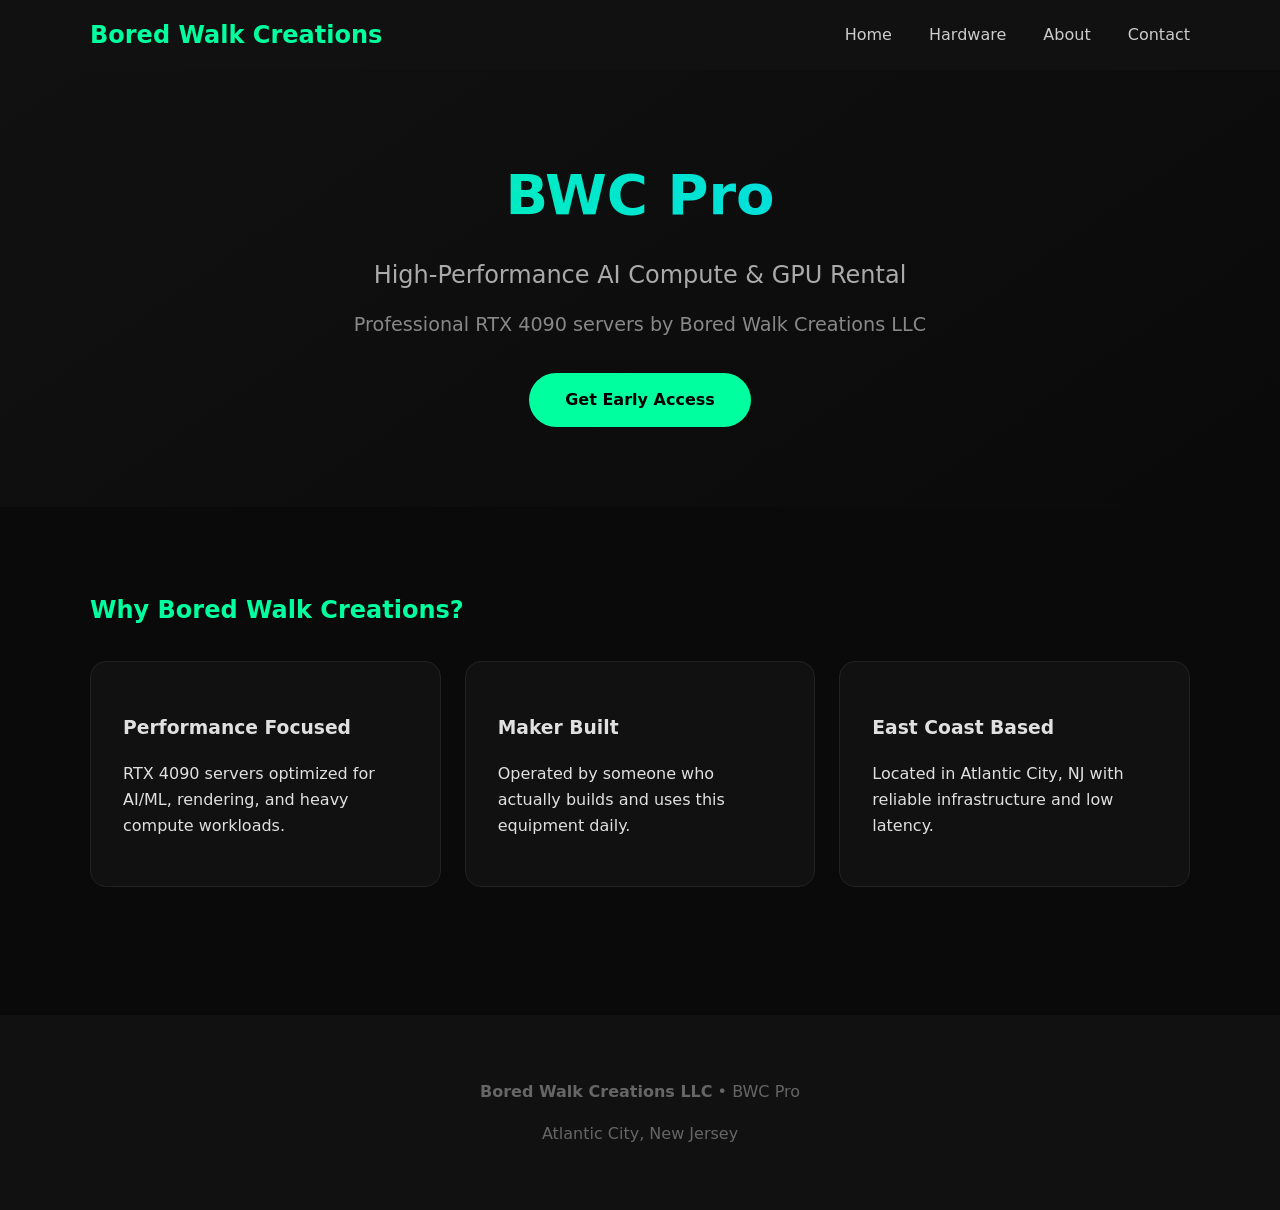
==== index.html @ a31a8cef "Convert to multi-page professional site (Home, Hardware, About, Contact + shared CSS)" ====
<!DOCTYPE html>
<html lang="en">
<head>
    <meta charset="UTF-8">
    <meta name="viewport" content="width=device-width, initial-scale=1.0">
    <title>Bored Walk Creations | BWC Pro</title>
    <link rel="stylesheet" href="css/style.css">
</head>
<body>
    <nav>
        <div class="nav-container">
            <a href="index.html" class="logo">Bored Walk Creations</a>
            <div class="nav-links">
                <a href="index.html">Home</a>
                <a href="hardware.html">Hardware</a>
                <a href="about.html">About</a>
                <a href="contact.html">Contact</a>
            </div>
        </div>
    </nav>

    <header class="hero">
        <div class="container">
            <h1>BWC Pro</h1>
            <p class="tagline">High-Performance AI Compute &amp; GPU Rental</p>
            <p class="subtitle">Professional RTX 4090 servers by Bored Walk Creations LLC</p>
            <a href="contact.html" class="btn btn-primary">Get Early Access</a>
        </div>
    </header>

    <section class="section">
        <div class="container">
            <h2>Why Bored Walk Creations?</h2>
            <div class="grid">
                <div class="card">
                    <h3>Performance Focused</h3>
                    <p>RTX 4090 servers optimized for AI/ML, rendering, and heavy compute workloads.</p>
                </div>
                <div class="card">
                    <h3>Maker Built</h3>
                    <p>Operated by someone who actually builds and uses this equipment daily.</p>
                </div>
                <div class="card">
                    <h3>East Coast Based</h3>
                    <p>Located in Atlantic City, NJ with reliable infrastructure and low latency.</p>
                </div>
            </div>
        </div>
    </section>

    <footer>
        <div class="container">
            <p><strong>Bored Walk Creations LLC</strong> • BWC Pro</p>
            <p>Atlantic City, New Jersey</p>
        </div>
    </footer>
</body>
</html>
---- css/style.css ----
/* Bored Walk Creations - Professional Dark Theme */
:root {
    --accent: #00ff9f;
    --dark: #0a0a0a;
    --card: #111111;
}

body {
    margin: 0;
    padding: 0;
    font-family: 'Segoe UI', system-ui, -apple-system, sans-serif;
    background: var(--dark);
    color: #e0e0e0;
    line-height: 1.6;
}

.container {
    max-width: 1100px;
    margin: 0 auto;
    padding: 0 1.5rem;
}

/* Navigation */
nav {
    background: #111;
    padding: 1rem 0;
    position: sticky;
    top: 0;
    z-index: 100;
}

.nav-container {
    max-width: 1100px;
    margin: 0 auto;
    padding: 0 1.5rem;
    display: flex;
    justify-content: space-between;
    align-items: center;
}

.logo {
    font-size: 1.5rem;
    font-weight: 700;
    color: var(--accent);
    text-decoration: none;
}

.nav-links a {
    color: #ccc;
    text-decoration: none;
    margin-left: 2rem;
    font-weight: 500;
}

.nav-links a:hover,
.nav-links a.active {
    color: var(--accent);
}

/* Hero */
.hero {
    text-align: center;
    padding: 5rem 0;
    background: linear-gradient(145deg, #111, #0a0a0a);
}

.hero h1 {
    font-size: 3.5rem;
    margin: 0 0 1rem;
    background: linear-gradient(90deg, var(--accent), #00ccff);
    -webkit-background-clip: text;
    -webkit-text-fill-color: transparent;
}

.tagline {
    font-size: 1.5rem;
    color: #aaa;
    margin: 0;
}

.subtitle {
    font-size: 1.2rem;
    color: #888;
    margin: 1rem 0 2rem;
}

/* Buttons */
.btn {
    display: inline-block;
    padding: 14px 36px;
    border-radius: 50px;
    font-weight: 700;
    text-decoration: none;
    transition: all 0.2s ease;
}

.btn-primary {
    background: var(--accent);
    color: #000;
}

.btn-primary:hover {
    transform: translateY(-2px);
    box-shadow: 0 10px 25px rgba(0, 255, 159, 0.3);
}

/* Sections & Cards */
.section {
    padding: 4rem 0;
}

h2 {
    color: var(--accent);
}

.grid {
    display: grid;
    grid-template-columns: repeat(auto-fit, minmax(280px, 1fr));
    gap: 1.5rem;
    margin-top: 2rem;
}

.card {
    background: var(--card);
    padding: 2rem;
    border-radius: 16px;
    border: 1px solid #222;
}

/* Footer */
footer {
    background: #111;
    padding: 3rem 0;
    text-align: center;
    color: #666;
    margin-top: 4rem;
}

.lead {
    font-size: 1.2rem;
    color: #ccc;
}
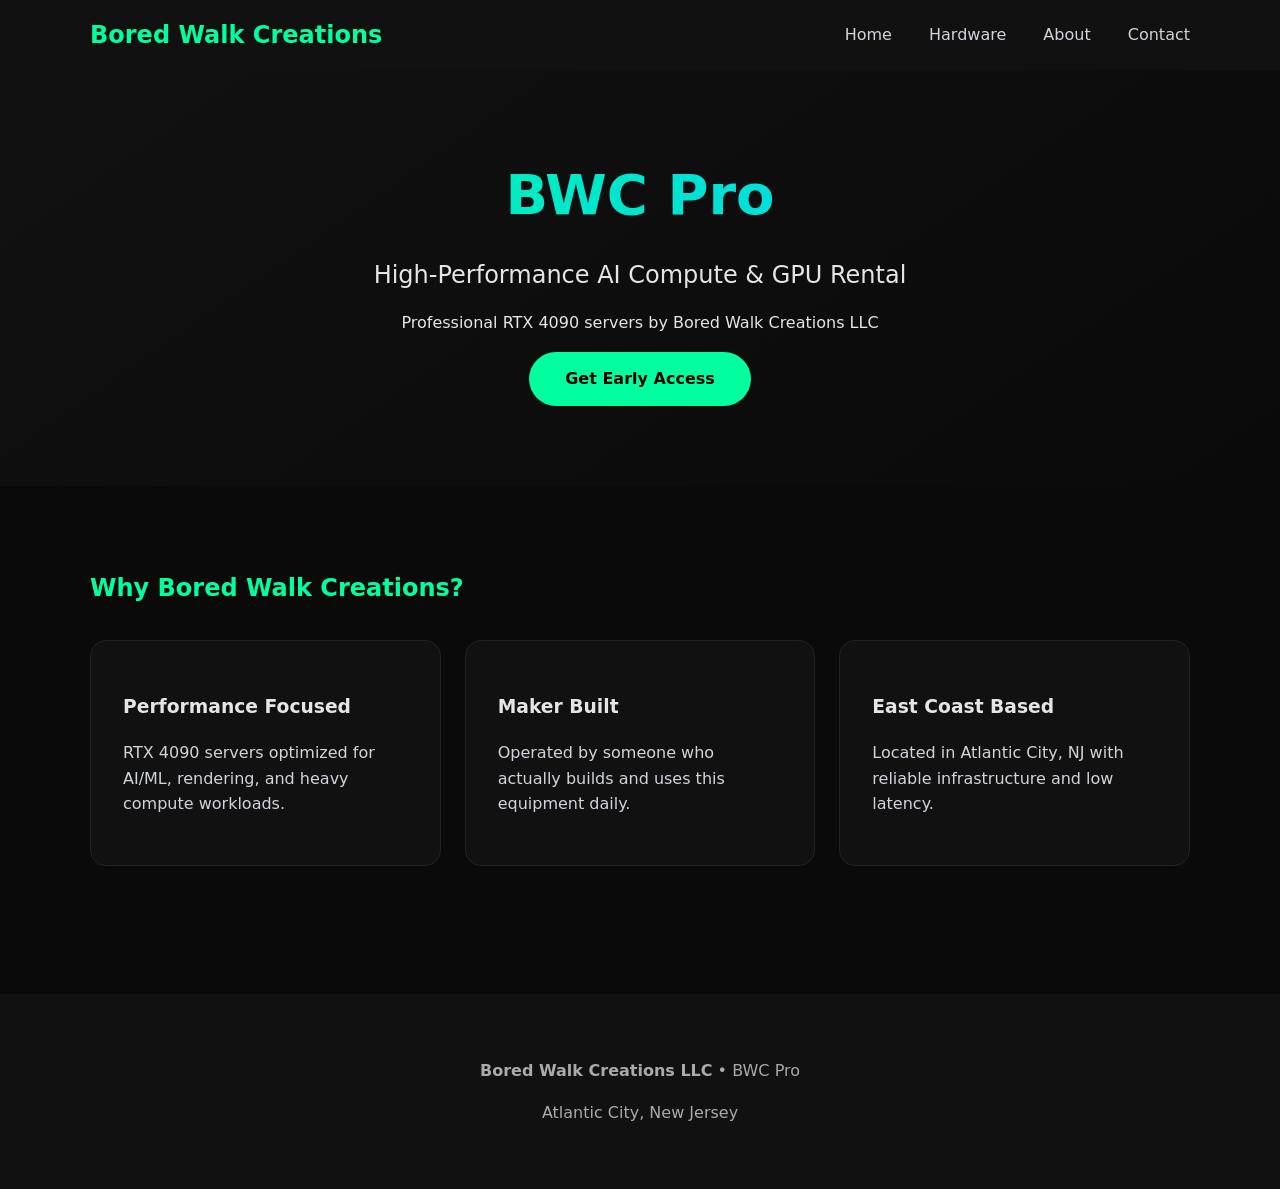
==== commit 8fe3f3b4: "Add fun easter egg - hidden admin.html that rickrolls" ====
--- a/index.html
+++ b/index.html
@@ -4,7 +4,9 @@
     <meta charset="UTF-8">
     <meta name="viewport" content="width=device-width, initial-scale=1.0">
     <title>Bored Walk Creations | BWC Pro</title>
+    <link rel="icon" href="/favicon.svg" type="image/svg+xml">
     <link rel="stylesheet" href="css/style.css">
+    <!-- TODO: Remove or protect admin panel before public launch -->
 </head>
 <body>
     <nav>
--- a/css/style.css
+++ b/css/style.css
@@ -10,7 +10,7 @@
     padding: 0;
     font-family: 'Segoe UI', system-ui, -apple-system, sans-serif;
     background: var(--dark);
-    color: #e0e0e0;
+    color: #e5e5e5;
     line-height: 1.6;
 }
 
@@ -46,7 +46,7 @@
 }
 
 .nav-links a {
-    color: #ccc;
+    color: #d1d5db;
     text-decoration: none;
     margin-left: 2rem;
     font-weight: 500;
@@ -74,14 +74,8 @@
 
 .tagline {
     font-size: 1.5rem;
-    color: #aaa;
+    color: #e5e5e5;
     margin: 0;
-}
-
-.subtitle {
-    font-size: 1.2rem;
-    color: #888;
-    margin: 1rem 0 2rem;
 }
 
 /* Buttons */
@@ -127,16 +121,15 @@
     border: 1px solid #222;
 }
 
+.card p {
+    color: #d1d5db;
+}
+
 /* Footer */
 footer {
     background: #111;
     padding: 3rem 0;
     text-align: center;
-    color: #666;
+    color: #aaa;
     margin-top: 4rem;
-}
-
-.lead {
-    font-size: 1.2rem;
-    color: #ccc;
 }
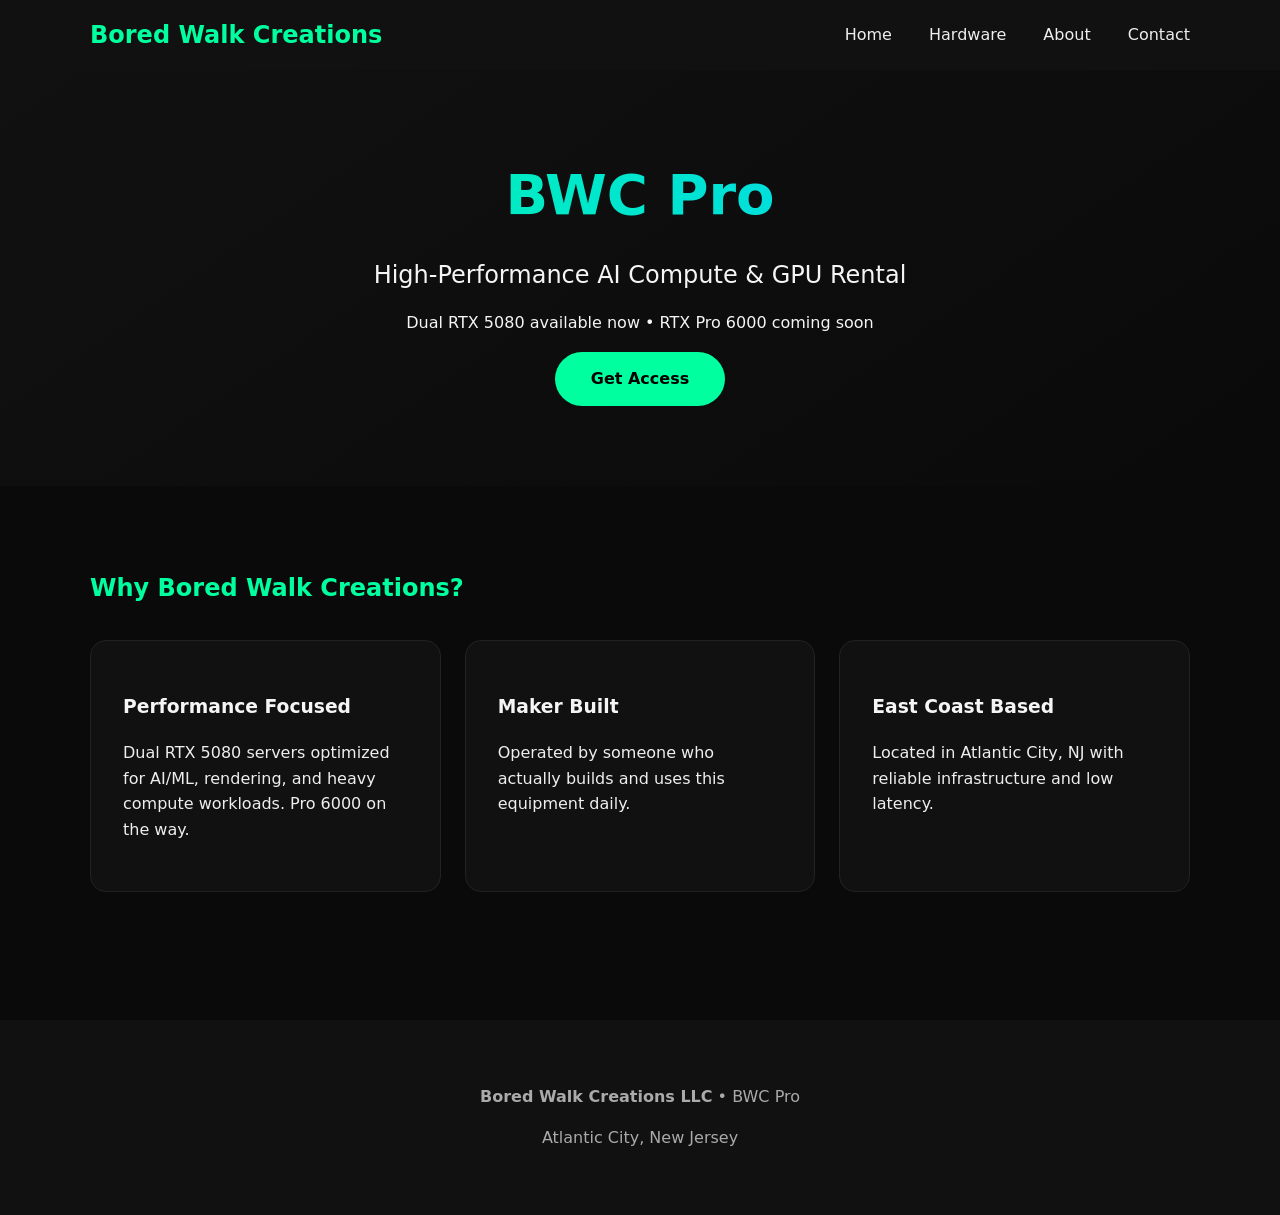
==== commit 79ea6994: "Update hardware: Dual RTX 5080 available now + RTX Pro 6000 coming soon" ====
--- a/index.html
+++ b/index.html
@@ -25,8 +25,8 @@
         <div class="container">
             <h1>BWC Pro</h1>
             <p class="tagline">High-Performance AI Compute &amp; GPU Rental</p>
-            <p class="subtitle">Professional RTX 4090 servers by Bored Walk Creations LLC</p>
-            <a href="contact.html" class="btn btn-primary">Get Early Access</a>
+            <p class="subtitle">Dual RTX 5080 available now • RTX Pro 6000 coming soon</p>
+            <a href="contact.html" class="btn btn-primary">Get Access</a>
         </div>
     </header>
 
@@ -36,7 +36,7 @@
             <div class="grid">
                 <div class="card">
                     <h3>Performance Focused</h3>
-                    <p>RTX 4090 servers optimized for AI/ML, rendering, and heavy compute workloads.</p>
+                    <p>Dual RTX 5080 servers optimized for AI/ML, rendering, and heavy compute workloads. Pro 6000 on the way.</p>
                 </div>
                 <div class="card">
                     <h3>Maker Built</h3>
--- a/css/style.css
+++ b/css/style.css
@@ -10,7 +10,7 @@
     padding: 0;
     font-family: 'Segoe UI', system-ui, -apple-system, sans-serif;
     background: var(--dark);
-    color: #e5e5e5;
+    color: #f5f5f5;
     line-height: 1.6;
 }
 
@@ -46,7 +46,7 @@
 }
 
 .nav-links a {
-    color: #d1d5db;
+    color: #eeeeee;
     text-decoration: none;
     margin-left: 2rem;
     font-weight: 500;
@@ -74,7 +74,7 @@
 
 .tagline {
     font-size: 1.5rem;
-    color: #e5e5e5;
+    color: #f5f5f5;
     margin: 0;
 }
 
@@ -122,7 +122,7 @@
 }
 
 .card p {
-    color: #d1d5db;
+    color: #eeeeee;
 }
 
 /* Footer */
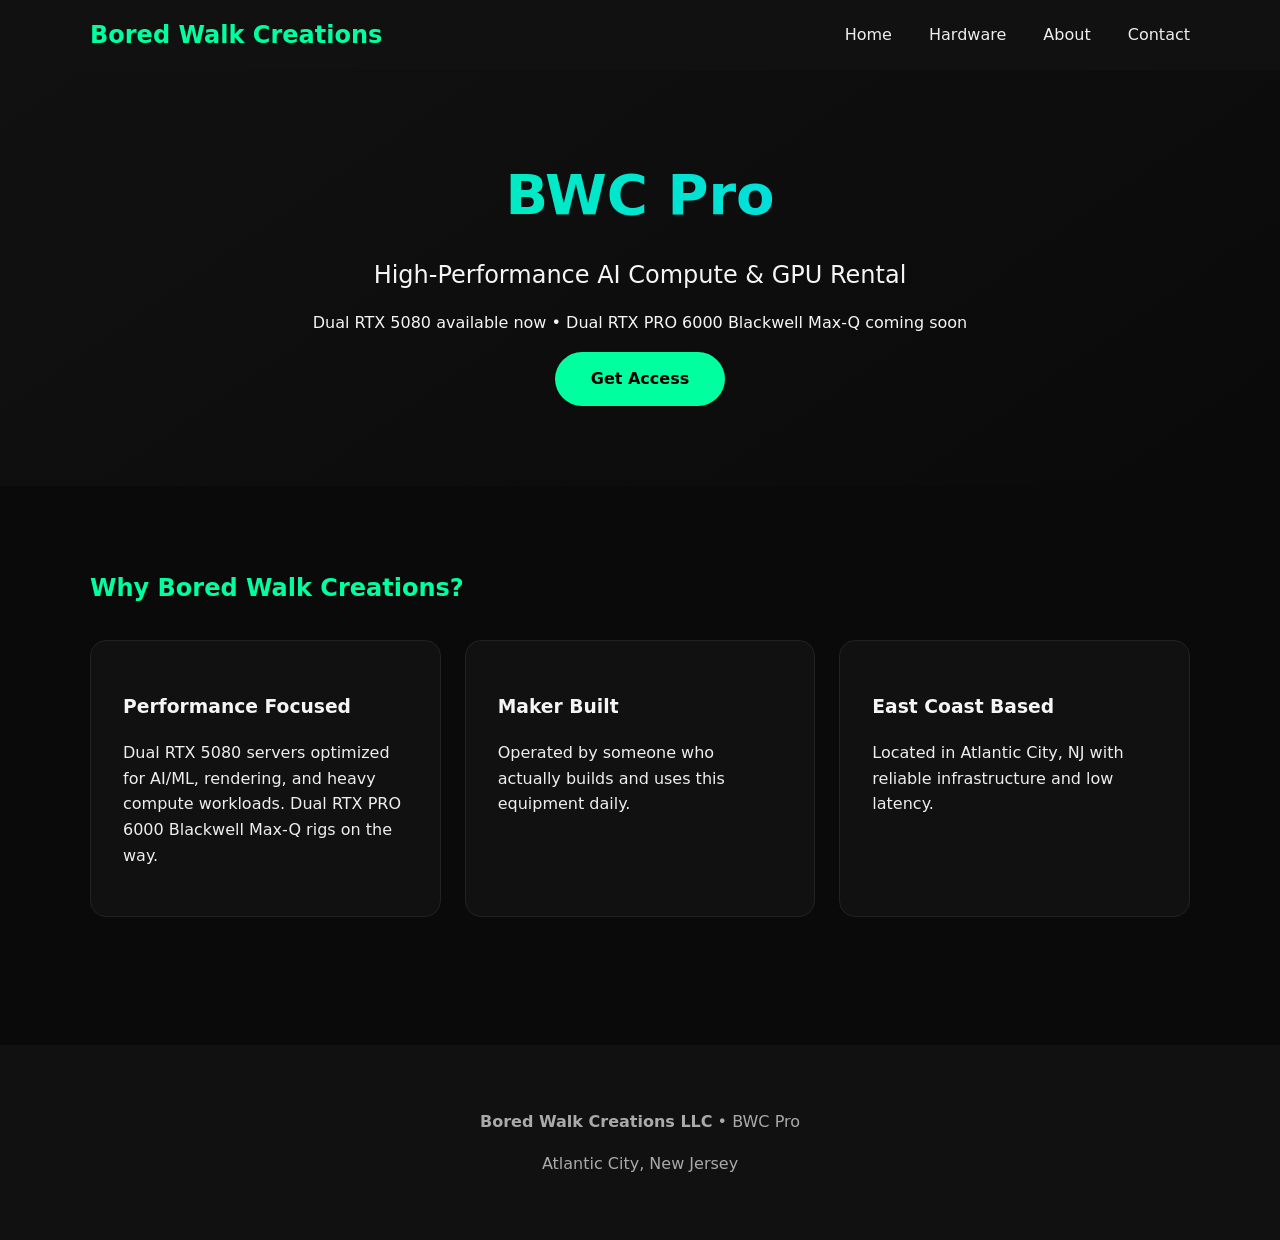
==== commit 699d4e17: "Advertise dual RTX PRO 6000 Blackwell Max-Q rigs in coming soon" ====
--- a/index.html
+++ b/index.html
@@ -25,7 +25,7 @@
         <div class="container">
             <h1>BWC Pro</h1>
             <p class="tagline">High-Performance AI Compute &amp; GPU Rental</p>
-            <p class="subtitle">Dual RTX 5080 available now • RTX Pro 6000 coming soon</p>
+            <p class="subtitle">Dual RTX 5080 available now • Dual RTX PRO 6000 Blackwell Max-Q coming soon</p>
             <a href="contact.html" class="btn btn-primary">Get Access</a>
         </div>
     </header>
@@ -36,7 +36,7 @@
             <div class="grid">
                 <div class="card">
                     <h3>Performance Focused</h3>
-                    <p>Dual RTX 5080 servers optimized for AI/ML, rendering, and heavy compute workloads. Pro 6000 on the way.</p>
+                    <p>Dual RTX 5080 servers optimized for AI/ML, rendering, and heavy compute workloads. Dual RTX PRO 6000 Blackwell Max-Q rigs on the way.</p>
                 </div>
                 <div class="card">
                     <h3>Maker Built</h3>
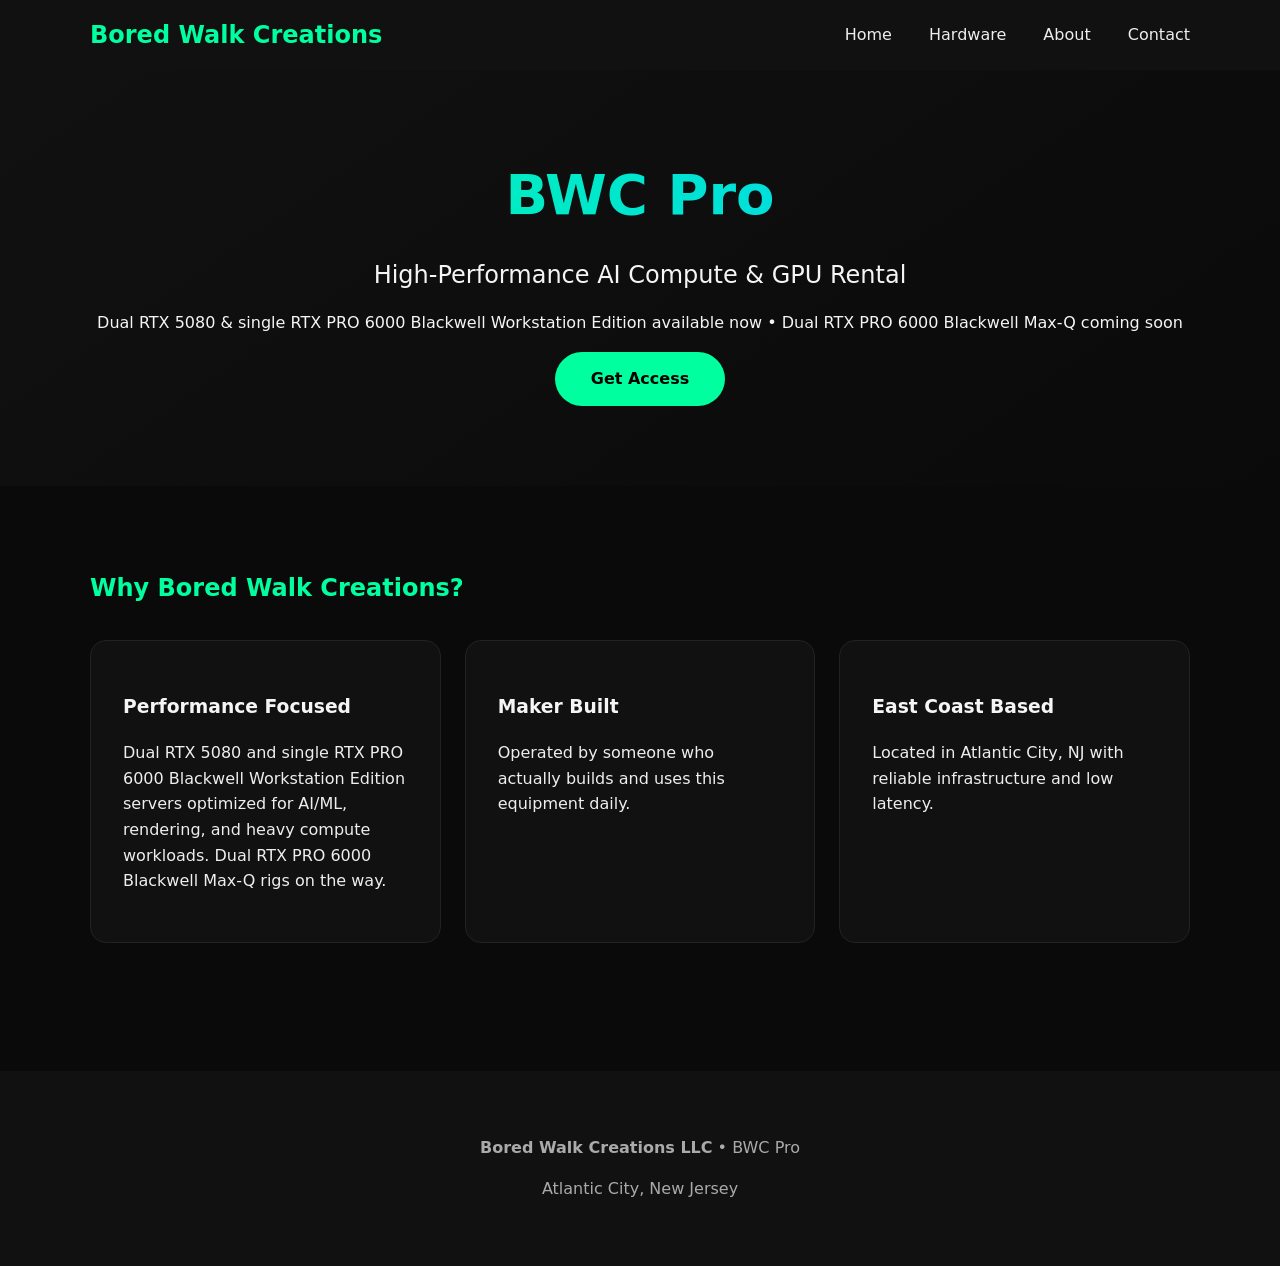
==== commit b3c233b9: "Add single RTX PRO 6000 Blackwell Workstation Edition as available now" ====
--- a/index.html
+++ b/index.html
@@ -25,7 +25,7 @@
         <div class="container">
             <h1>BWC Pro</h1>
             <p class="tagline">High-Performance AI Compute &amp; GPU Rental</p>
-            <p class="subtitle">Dual RTX 5080 available now • Dual RTX PRO 6000 Blackwell Max-Q coming soon</p>
+            <p class="subtitle">Dual RTX 5080 &amp; single RTX PRO 6000 Blackwell Workstation Edition available now • Dual RTX PRO 6000 Blackwell Max-Q coming soon</p>
             <a href="contact.html" class="btn btn-primary">Get Access</a>
         </div>
     </header>
@@ -36,7 +36,7 @@
             <div class="grid">
                 <div class="card">
                     <h3>Performance Focused</h3>
-                    <p>Dual RTX 5080 servers optimized for AI/ML, rendering, and heavy compute workloads. Dual RTX PRO 6000 Blackwell Max-Q rigs on the way.</p>
+                    <p>Dual RTX 5080 and single RTX PRO 6000 Blackwell Workstation Edition servers optimized for AI/ML, rendering, and heavy compute workloads. Dual RTX PRO 6000 Blackwell Max-Q rigs on the way.</p>
                 </div>
                 <div class="card">
                     <h3>Maker Built</h3>
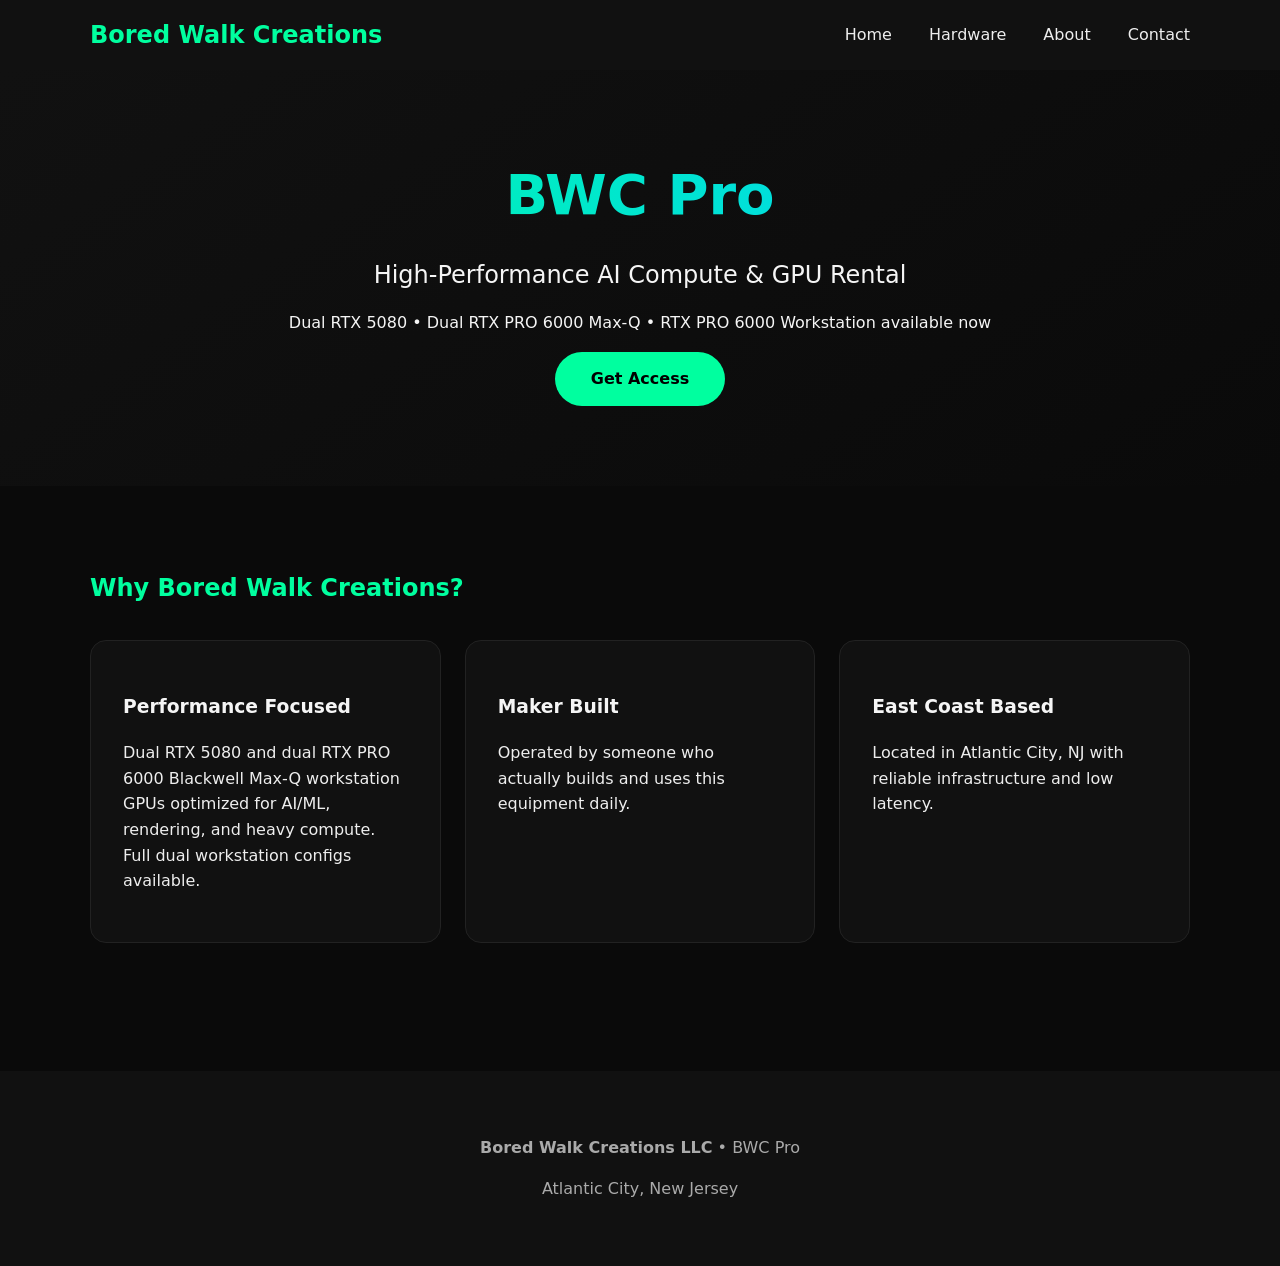
==== commit 25d4a958: "Update hardware: Dual Max-Q and dual workstation GPUs now available" ====
--- a/index.html
+++ b/index.html
@@ -25,7 +25,7 @@
         <div class="container">
             <h1>BWC Pro</h1>
             <p class="tagline">High-Performance AI Compute &amp; GPU Rental</p>
-            <p class="subtitle">Dual RTX 5080 &amp; single RTX PRO 6000 Blackwell Workstation Edition available now • Dual RTX PRO 6000 Blackwell Max-Q coming soon</p>
+            <p class="subtitle">Dual RTX 5080 • Dual RTX PRO 6000 Max-Q • RTX PRO 6000 Workstation available now</p>
             <a href="contact.html" class="btn btn-primary">Get Access</a>
         </div>
     </header>
@@ -36,7 +36,7 @@
             <div class="grid">
                 <div class="card">
                     <h3>Performance Focused</h3>
-                    <p>Dual RTX 5080 and single RTX PRO 6000 Blackwell Workstation Edition servers optimized for AI/ML, rendering, and heavy compute workloads. Dual RTX PRO 6000 Blackwell Max-Q rigs on the way.</p>
+                    <p>Dual RTX 5080 and dual RTX PRO 6000 Blackwell Max-Q workstation GPUs optimized for AI/ML, rendering, and heavy compute. Full dual workstation configs available.</p>
                 </div>
                 <div class="card">
                     <h3>Maker Built</h3>
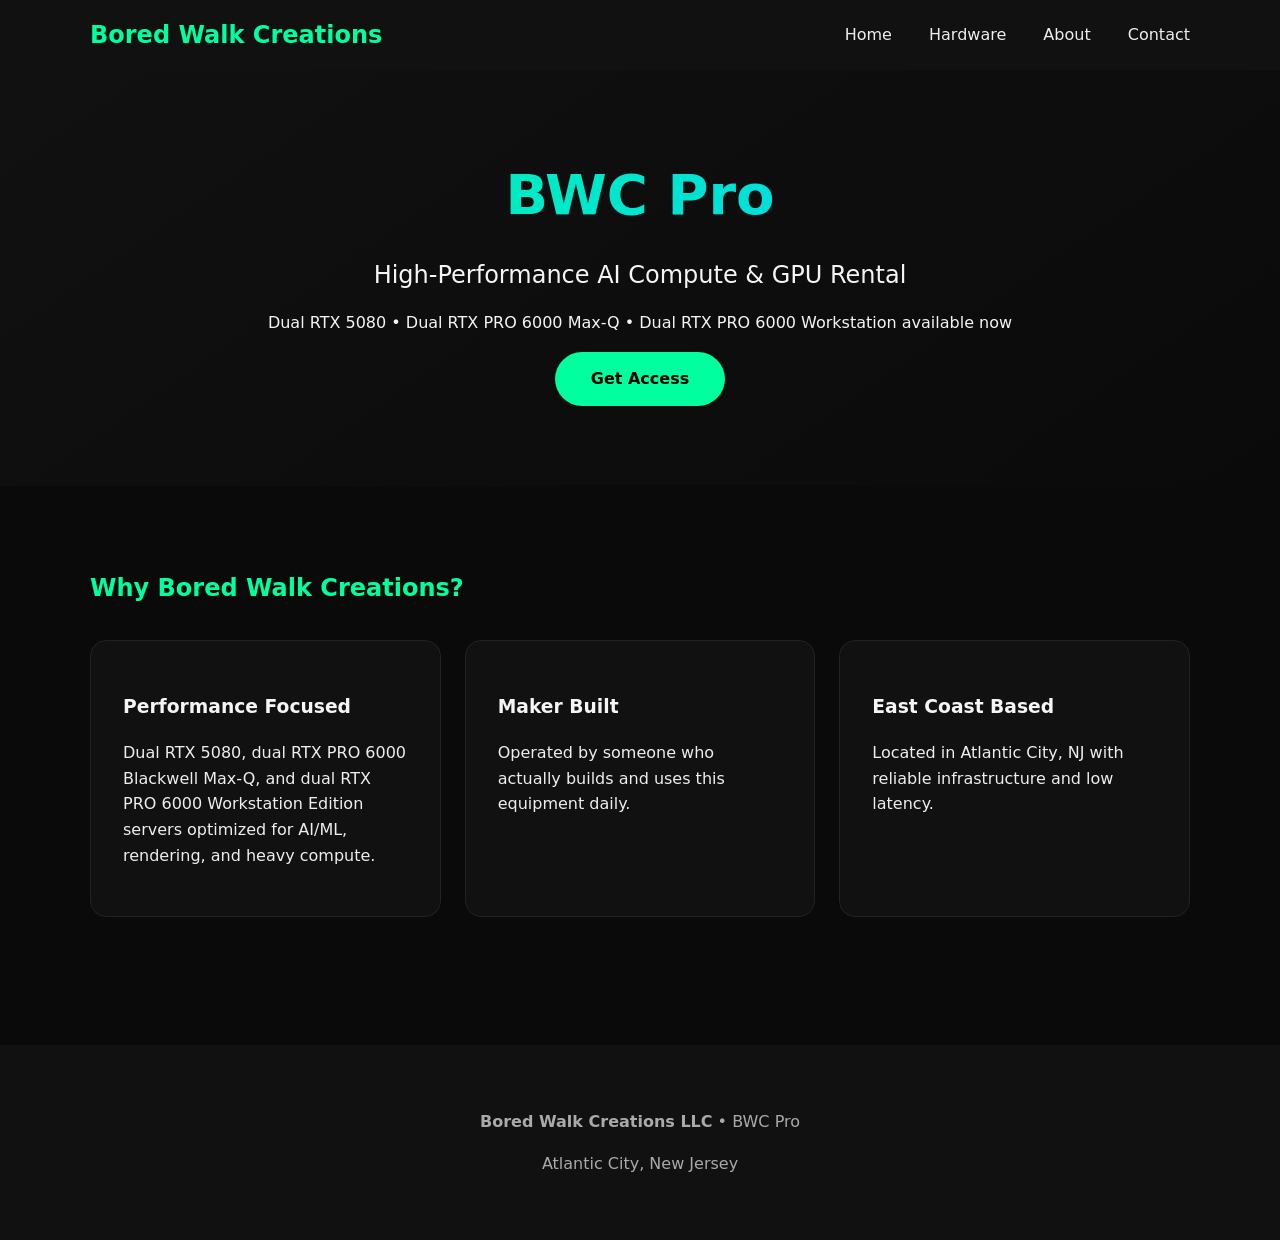
==== commit 27877c54: "Correct hardware: dual RTX PRO 6000 Workstation Edition (not single)" ====
--- a/index.html
+++ b/index.html
@@ -25,7 +25,7 @@
         <div class="container">
             <h1>BWC Pro</h1>
             <p class="tagline">High-Performance AI Compute &amp; GPU Rental</p>
-            <p class="subtitle">Dual RTX 5080 • Dual RTX PRO 6000 Max-Q • RTX PRO 6000 Workstation available now</p>
+            <p class="subtitle">Dual RTX 5080 • Dual RTX PRO 6000 Max-Q • Dual RTX PRO 6000 Workstation available now</p>
             <a href="contact.html" class="btn btn-primary">Get Access</a>
         </div>
     </header>
@@ -36,7 +36,7 @@
             <div class="grid">
                 <div class="card">
                     <h3>Performance Focused</h3>
-                    <p>Dual RTX 5080 and dual RTX PRO 6000 Blackwell Max-Q workstation GPUs optimized for AI/ML, rendering, and heavy compute. Full dual workstation configs available.</p>
+                    <p>Dual RTX 5080, dual RTX PRO 6000 Blackwell Max-Q, and dual RTX PRO 6000 Workstation Edition servers optimized for AI/ML, rendering, and heavy compute.</p>
                 </div>
                 <div class="card">
                     <h3>Maker Built</h3>
